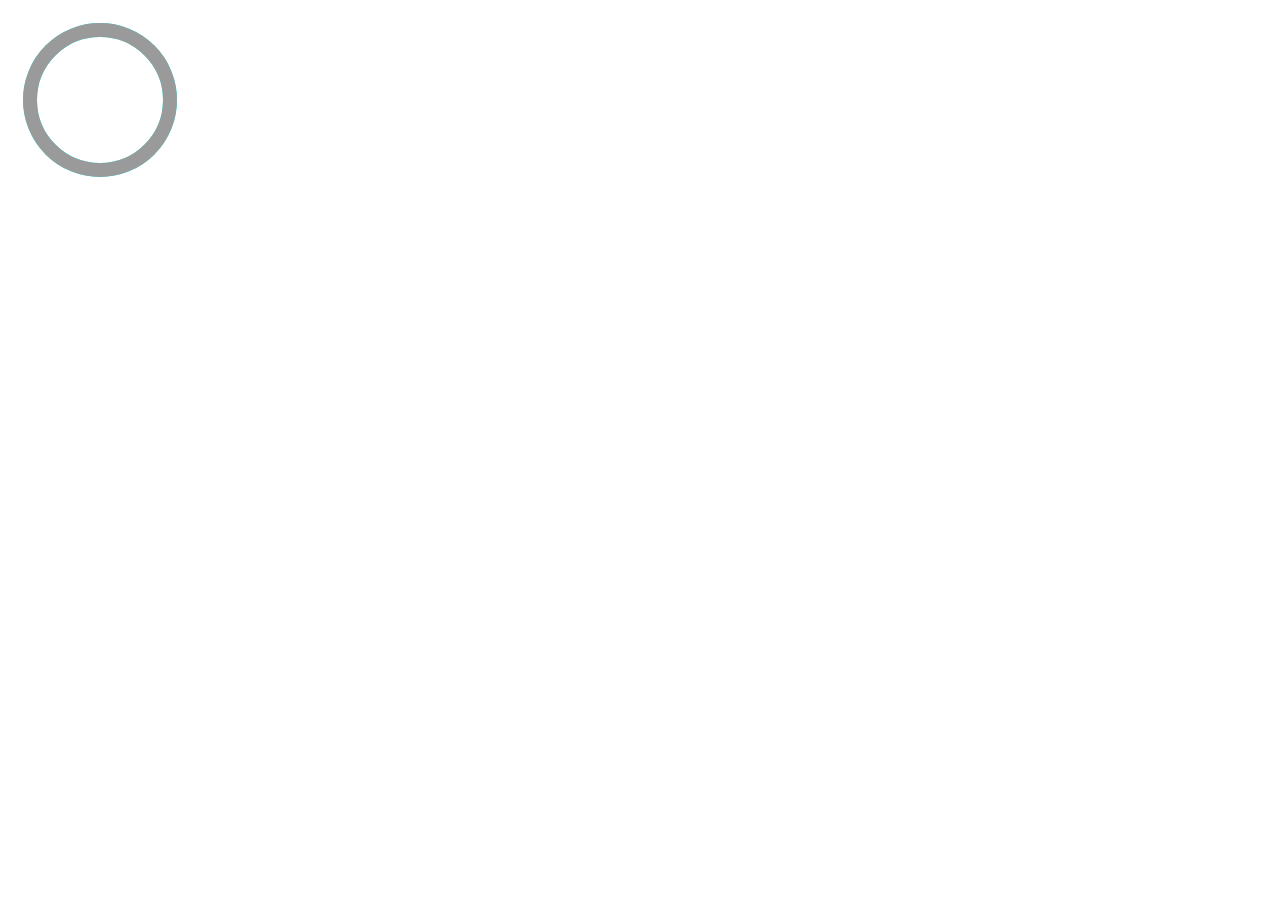
==== timer/index.html @ 4a5e4930 "stella v1.0.0" ====
<!DOCTYPE html>
<html lang="en">

<head>
    <meta charset="UTF-8">
    <meta http-equiv="X-UA-Compatible" content="IE=edge">
    <meta name="viewport" content="width=device-width, initial-scale=1.0">
    <title>Document</title>
    <link rel="stylesheet" href="css timer/reset.css">
    <link rel="stylesheet" href="css timer/styletimer.css">
    
</head>

<body>
    
    <div id="time">    
        <div class="circle">   
            <svg width='200', height="200"> 
                <circle id="circle_background" cx="100" cy="100" r="70"/>
                <circle id="circle" cx="100" cy="100" r="70"/>  
                <text id="timer" x="50%" y="50%" text-anchor="middle" stroke-width="1px" dy=".3em"></text> 
                <text class="svg_text_circle" x="50%" y="30%" text-anchor="middle">SECONDS</text> 
                <text class="svg_text_circle" x="50%" y="70%" text-anchor="middle">REMAINING</text> 
            </svg>      
        </div>    
    </div> 
    
    <script src="js timer/timer.js"></script>
</body>

</html>
---- timer/css timer/styletimer.css ----
@keyframes circletimer{
0%{
stroke-dashoffset: 500;
stroke-dasharray: 500}
100%{
 stroke-dashoffset: 0;
stroke-dasharray: 500} }


#circle_background {
    stroke: #0ff;
    fill: transparent;
    stroke-width: 14px;
}


#timer {
    font-size: 4em;
    font-weight: bold;
    fill: rgb(255, 255, 255);
}

.svg_text_circle {
    font-size: 0.65em;
    fill: rgb(255, 255, 255);
    transform: rotate(90);
}


#circle {
    animation: 15s circletimer linear;
    fill: transparent;
    stroke: rgb(154, 154, 154);
    stroke-width: 14px;
}
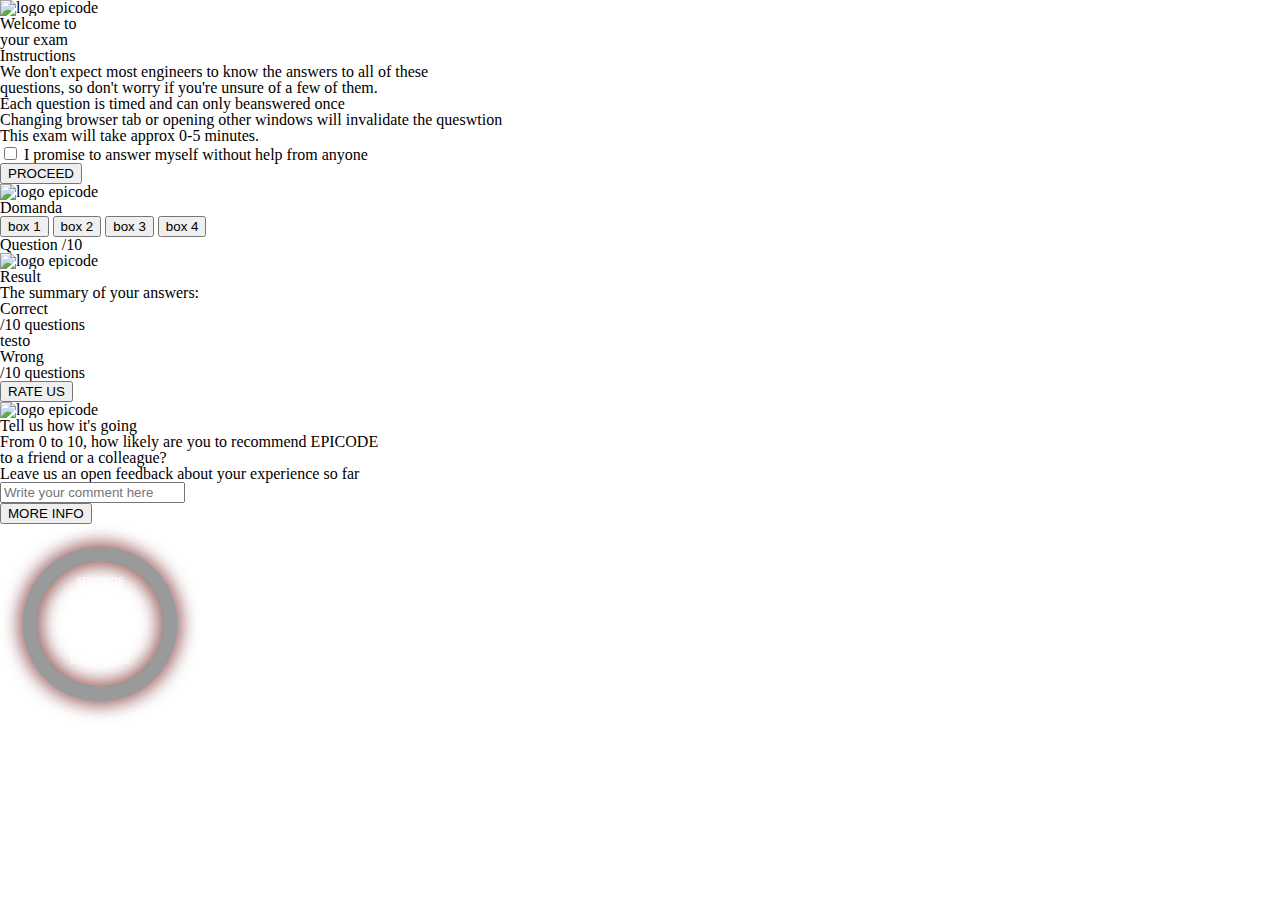
==== commit f1c9dbb0: "Merge branch 'timer--nicolo'/cristiano'" ====
--- a/timer/index.html
+++ b/timer/index.html
@@ -6,12 +6,141 @@
     <meta http-equiv="X-UA-Compatible" content="IE=edge">
     <meta name="viewport" content="width=device-width, initial-scale=1.0">
     <title>Document</title>
+    <link rel="stylesheet" href="css/reset.css">
+    <link rel="stylesheet" href="css/style.css">
+    <link rel="stylesheet" href="css/style2.css">
+    <link rel="stylesheet" href="css/style3.css">
+    <link rel="stylesheet" href="css/style4.css">
     <link rel="stylesheet" href="css timer/reset.css">
     <link rel="stylesheet" href="css timer/styletimer.css">
     
 </head>
 
 <body>
+            
+            <div class="grp2_PaginaBenv">
+                <img id="logo" src="assest/epicode_logo.png" alt="logo epicode" width="160px" height="35">
+                <h1>Welcome to<br><span>your exam</span> </h1>
+
+                <h3>Instructions</h3>
+                <p>We don't expect most engineers to know the answers to all of these<br>
+                 questions, so don't worry if you're unsure of a few of them.   
+                </p>
+                <div>
+                <ul id="listaPrimaPagina">
+                    <li>Each question is <b>timed</b> and can only be<b>answered once</b></li>
+                    <li>Changing browser tab or opening other windows will <b>invalidate the queswtion</b></li>
+                    <li>This exam will take approx <b>0-5 minutes.</b></li>
+                </ul>
+                </div>
+                
+                <div id="button">
+                
+                <div><input id="checkBox" type="checkbox"> 
+                <label>I promise to answer myself without help from anyone</label></div>
+                <div><button id="coloreBottone" type="button">PROCEED</button></div>
+
+                </div> 
+    
+            </div>
+             
+        
+            <!--Seconda pagina  -->
+            <div class="grp2_PaginaBench">
+                <img id="logo" src="assest/epicode_logo.png" alt="logo epicode" width="160px" height="35">   
+                
+                <!-- Inserire il Timer 
+                <div id="time">    
+                    <div class="circle">   
+                        <svg width='200', height="200"> 
+                            <circle id="circle_background" cx="100" cy="100" r="70"/>
+                            <circle id="circle" cx="100" cy="100" r="70"/>  
+                            <text id="timer" x="50%" y="50%" text-anchor="middle" stroke-width="1px" dy=".3em"></text> 
+                            <text class="svg_text_circle" x="50%" y="30%" text-anchor="middle">SECONDS</text> 
+                            <text class="svg_text_circle" x="50%" y="70%" text-anchor="middle">REMAINING</text> 
+                        </svg>      
+                    </div>    
+                </div> -->
+
+
+                <!-- Domanda da inserire -->
+                <h3 class="stringaDomanda"> Domanda </h3>
+                
+                    <div id="risposte">
+                        <button class="stringaRisposte">box 1</button>
+                        <button class="stringaRisposte">box 2</button>
+                        <button class="stringaRisposte">box 3</button>
+                        <button class="stringaRisposte">box 4</button>
+                     </div>
+              
+                <div class="question">
+                    <p>
+                        Question <span>/10</span>
+                    </p>
+                </div>
+            </div>
+            
+          <!--Terza pagina  -->
+          <div class="grp2_PaginaResult">
+            <img id="logo" src="assest/epicode_logo.png" alt="logo epicode" width="160px" height="35">
+            
+          <div class="titoloRisultato">
+              <h2>Result</h2>
+              <h4>The summary of your answers:</h4>          
+          </div>
+
+          
+
+          <div class="bloccoRisultato">
+              <div>
+                  <h2 class="percCorrette">Correct <br></h2>
+                  <h4 class="risCorrette"> /10 questions</h4>    
+              </div>
+
+              
+            <div class="circle">
+                <h3></h3>
+                <p>testo</p>
+            </div>
+ 
+            <div>
+                <h2 class="percSbagliate"> Wrong <br></h2>
+                <h4 class="risSbagliate"> /10 questions</h4>    
+            </div>
+          </div>
+
+          <div class="button">
+            <button type="button">RATE US</button>
+          </div>
+
+          </div>
+
+          <!-- Quarta pagina -->
+          <div class="grp2_paginaFeedback">
+
+            <img id="logo" src="assest/epicode_logo.png" alt="logo epicode" width="160px" height="35">   
+
+            <div class="feedback">
+                <h2>Tell us how it's going</h2>
+                <p>From 0 to 10, how likely are you to recommend EPICODE<br>to a friend or a colleague?<p>
+            
+            <div id="stelleValut"></div>
+
+            <div>
+                <p>Leave us an open feedback about your experience so far</p>
+            </div>
+
+            <div class="comment">
+                <input type="text" placeholder="Write your comment here">
+            </div>
+
+            <div><button id="coloreBottone" type="button">MORE INFO</button></div>
+            </div>
+            
+
+
+          </div>
+
     
     <div id="time">    
         <div class="circle">   
--- a/timer/css timer/styletimer.css
+++ b/timer/css timer/styletimer.css
@@ -11,6 +11,7 @@
     stroke: #0ff;
     fill: transparent;
     stroke-width: 14px;
+    filter: drop-shadow(0px 0px 10px rgb(0 0 0 / 0.4));
 }
 
 
@@ -32,5 +33,6 @@
     fill: transparent;
     stroke: rgb(154, 154, 154);
     stroke-width: 14px;
+    filter: drop-shadow(0px 0px 10px rgba(141, 13, 13, 0.8));
 }
 
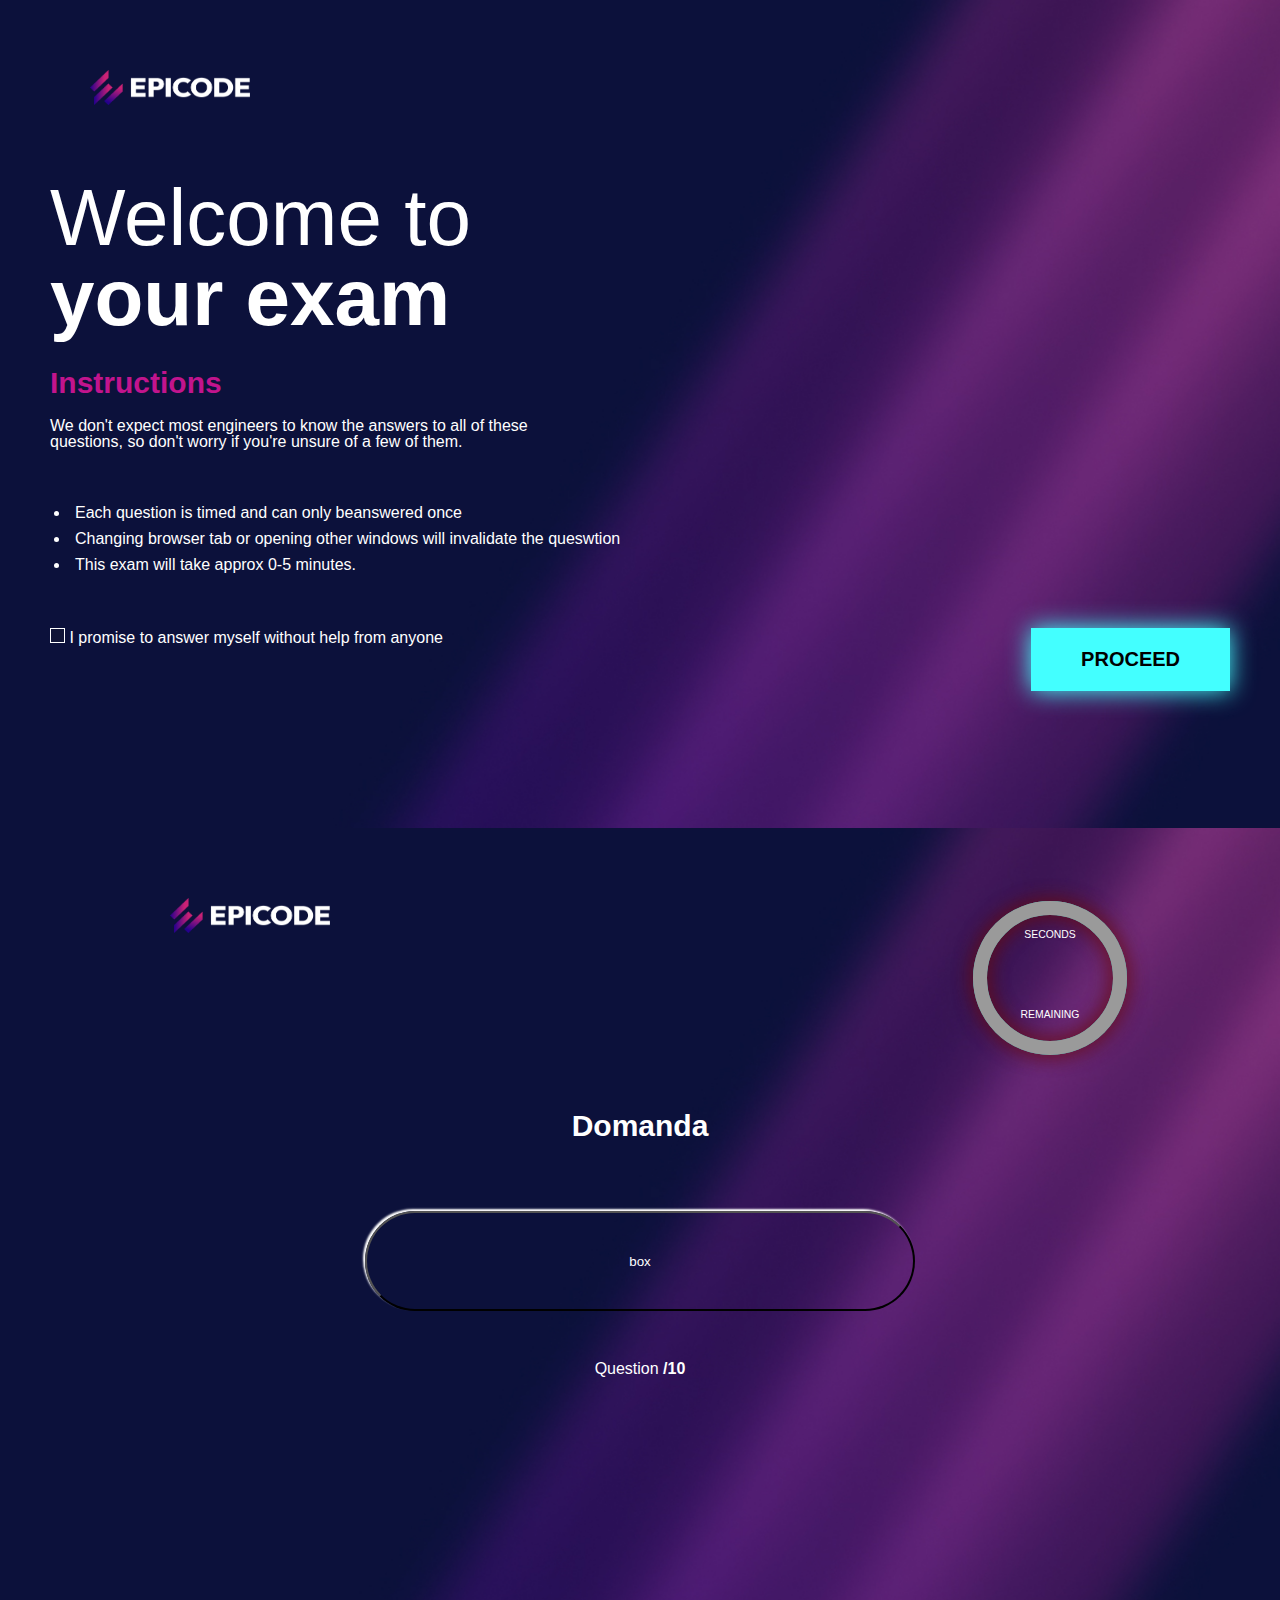
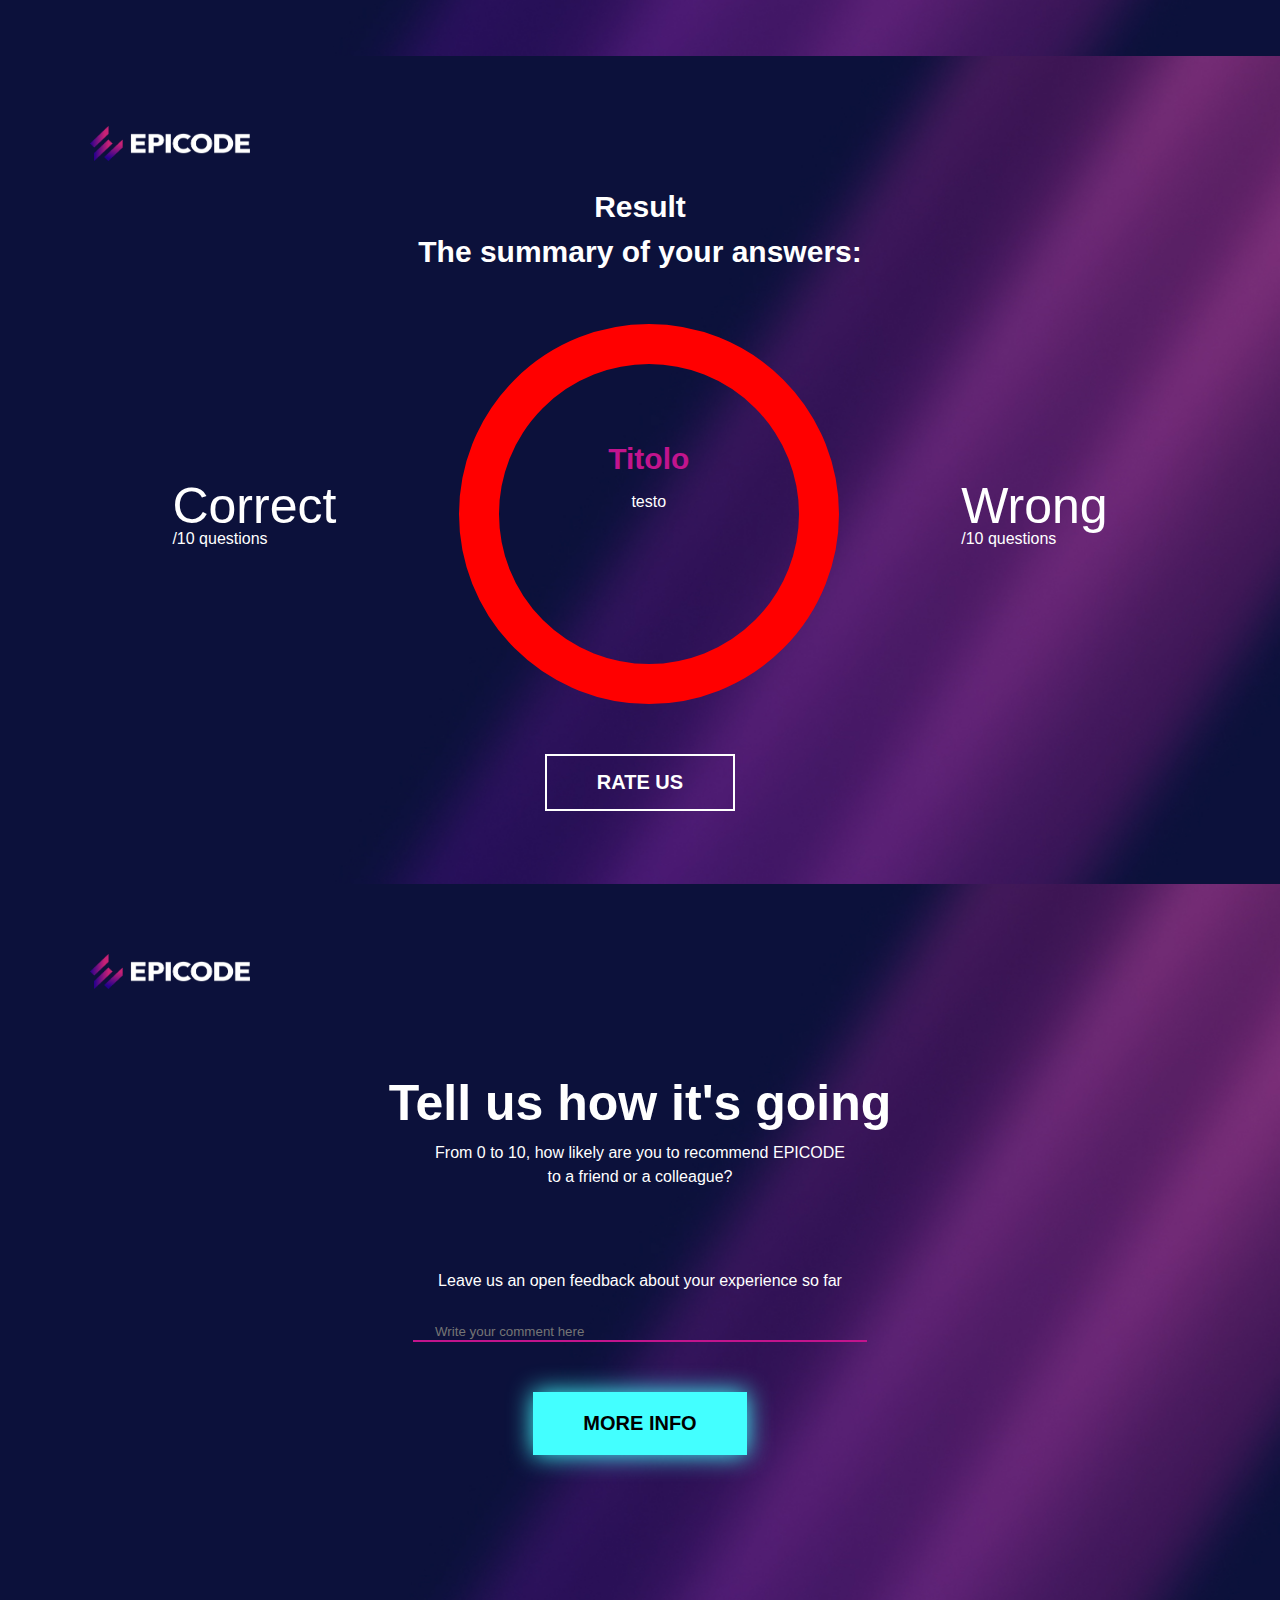
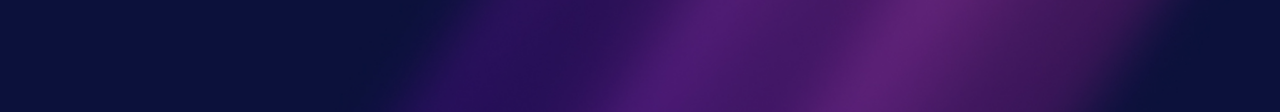
==== commit 5eaa33cd: "Co-authored-by: gabrielefarci <gabrielefarci@users.noreply.github.com> Co-authored-by: LorenaTaddeo " ====
--- a/timer/index.html
+++ b/timer/index.html
@@ -6,20 +6,19 @@
     <meta http-equiv="X-UA-Compatible" content="IE=edge">
     <meta name="viewport" content="width=device-width, initial-scale=1.0">
     <title>Document</title>
-    <link rel="stylesheet" href="css/reset.css">
-    <link rel="stylesheet" href="css/style.css">
-    <link rel="stylesheet" href="css/style2.css">
-    <link rel="stylesheet" href="css/style3.css">
-    <link rel="stylesheet" href="css/style4.css">
-    <link rel="stylesheet" href="css timer/reset.css">
-    <link rel="stylesheet" href="css timer/styletimer.css">
+    <link rel="stylesheet" href="../css/reset.css">
+    <link rel="stylesheet" href="../css/style.css">
+    <link rel="stylesheet" href="../css/style2.css">
+    <link rel="stylesheet" href="../css/style3.css">
+    <link rel="stylesheet" href="../css/style4.css">
+    <link rel="stylesheet" href="../css/styletimer.css">
     
 </head>
 
 <body>
             
             <div class="grp2_PaginaBenv">
-                <img id="logo" src="assest/epicode_logo.png" alt="logo epicode" width="160px" height="35">
+                <img id="logo" src="../assest/epicode_logo.png" alt="logo epicode" width="160px" height="35">
                 <h1>Welcome to<br><span>your exam</span> </h1>
 
                 <h3>Instructions</h3>
@@ -47,30 +46,32 @@
         
             <!--Seconda pagina  -->
             <div class="grp2_PaginaBench">
-                <img id="logo" src="assest/epicode_logo.png" alt="logo epicode" width="160px" height="35">   
+
+                <div class="header">
+                      <img id="logo" src="../assest/epicode_logo.png" alt="logo epicode" width="160px" height="35">   
                 
-                <!-- Inserire il Timer 
-                <div id="time">    
-                    <div class="circle">   
-                        <svg width='200', height="200"> 
-                            <circle id="circle_background" cx="100" cy="100" r="70"/>
-                            <circle id="circle" cx="100" cy="100" r="70"/>  
-                            <text id="timer" x="50%" y="50%" text-anchor="middle" stroke-width="1px" dy=".3em"></text> 
-                            <text class="svg_text_circle" x="50%" y="30%" text-anchor="middle">SECONDS</text> 
-                            <text class="svg_text_circle" x="50%" y="70%" text-anchor="middle">REMAINING</text> 
-                        </svg>      
-                    </div>    
-                </div> -->
+                
+                
+     <div id="time">    
+        <div class="circle">   
+            <svg width='200', height="200"> 
+                <circle id="circle_background" cx="100" cy="100" r="70"/>
+                <circle id="circle" cx="100" cy="100" r="70"/>  
+                <text id="timer" x="50%" y="50%" text-anchor="middle" stroke-width="1px" dy=".3em"></text> 
+                <text class="svg_text_circle" x="50%" y="30%" text-anchor="middle">SECONDS</text> 
+                <text class="svg_text_circle" x="50%" y="70%" text-anchor="middle">REMAINING</text> 
+            </svg>      
+        </div>    
+    </div> 
+                </div>
+              
 
 
                 <!-- Domanda da inserire -->
                 <h3 class="stringaDomanda"> Domanda </h3>
                 
                     <div id="risposte">
-                        <button class="stringaRisposte">box 1</button>
-                        <button class="stringaRisposte">box 2</button>
-                        <button class="stringaRisposte">box 3</button>
-                        <button class="stringaRisposte">box 4</button>
+                        <button class="stringaRisposte">box</button>
                      </div>
               
                 <div class="question">
@@ -82,7 +83,7 @@
             
           <!--Terza pagina  -->
           <div class="grp2_PaginaResult">
-            <img id="logo" src="assest/epicode_logo.png" alt="logo epicode" width="160px" height="35">
+            <img id="logo" src="../assest/epicode_logo.png" alt="logo epicode" width="160px" height="35">
             
           <div class="titoloRisultato">
               <h2>Result</h2>
@@ -98,8 +99,8 @@
               </div>
 
               
-            <div class="circle">
-                <h3></h3>
+            <div class="paginaCircle">
+                <h3>Titolo</h3>
                 <p>testo</p>
             </div>
  
@@ -118,13 +119,16 @@
           <!-- Quarta pagina -->
           <div class="grp2_paginaFeedback">
 
-            <img id="logo" src="assest/epicode_logo.png" alt="logo epicode" width="160px" height="35">   
+            <img id="logo" src="../assest/epicode_logo.png" alt="logo epicode" width="160px" height="35">   
 
             <div class="feedback">
                 <h2>Tell us how it's going</h2>
                 <p>From 0 to 10, how likely are you to recommend EPICODE<br>to a friend or a colleague?<p>
             
-            <div id="stelleValut"></div>
+            <div id="stelleValut">
+
+
+            </div>
 
             <div>
                 <p>Leave us an open feedback about your experience so far</p>
@@ -136,23 +140,11 @@
 
             <div><button id="coloreBottone" type="button">MORE INFO</button></div>
             </div>
-            
-
+        
 
           </div>
 
-    
-    <div id="time">    
-        <div class="circle">   
-            <svg width='200', height="200"> 
-                <circle id="circle_background" cx="100" cy="100" r="70"/>
-                <circle id="circle" cx="100" cy="100" r="70"/>  
-                <text id="timer" x="50%" y="50%" text-anchor="middle" stroke-width="1px" dy=".3em"></text> 
-                <text class="svg_text_circle" x="50%" y="30%" text-anchor="middle">SECONDS</text> 
-                <text class="svg_text_circle" x="50%" y="70%" text-anchor="middle">REMAINING</text> 
-            </svg>      
-        </div>    
-    </div> 
+
     
     <script src="js timer/timer.js"></script>
 </body>
--- a/css/style.css
+++ b/css/style.css
@@ -0,0 +1,75 @@
+.grp2_PaginaBenv{
+    background-image:url(../assest/bg.jpg);
+    color: white;
+    width: 1024;
+    height: 728px;
+    padding: 50px;
+    background-size: cover;
+    font-family: Arial, Helvetica, sans-serif;
+}
+
+h1 {
+    margin-top: 50px;
+    font-size: 80px;
+}
+span{
+    font-weight: bold;
+}
+h3 {
+    color: #c2148d;
+    font-weight: bold;
+    margin: 30px 0 20px 0;
+    font-size: 30px;
+}
+
+#listaPrimaPagina{
+    margin-top: 50px;
+    margin-left: 20px;
+}
+
+#listaPrimaPagina li {
+    padding: 5px;
+}
+
+#button{
+    display: flex;
+    justify-content: space-between;
+    margin-top: 50px;
+}
+
+#coloreBottone {
+    padding: 20px 50px;
+    background-color: #43ffff;
+    font-weight: bold;
+    font-size: 20px;
+    box-shadow: 0 0 25px #43ffff;
+    border: none;
+    cursor: pointer;
+}
+/*Finire di definire il bottone, perchè non funziona la spunta*/
+#checkBox{
+    width: 15px;
+    height: 15px;
+    margin: 0px;
+    background: rgba(40,40,40,0.2);
+    border: solid 1px white;
+    -webkit-appearance: none;
+    -moz-appearance: none;
+    appearance: none; 
+}
+#checkBox:checked {
+    background: rgba(40,40,40,0.7);
+}
+
+.checkBox-container {
+    position: absolute;
+    display: inline-block;
+    margin: 20px;
+    width: 100px;
+    height: 100px;
+    overflow: hidden;
+}
+    
+
+
+
--- a/css/style2.css
+++ b/css/style2.css
@@ -0,0 +1,55 @@
+.grp2_PaginaBench{
+    background-image:url(../assest/bg.jpg);
+    color: white;
+    width: 1024;
+    height: 728px;
+    padding: 50px;
+    background-size: cover;
+    font-family: Arial, Helvetica, sans-serif;
+}
+
+#logo{
+    padding : 20px 40px ;
+}
+
+.header {
+    display: flex;
+    justify-content: space-between;
+    padding: 0 80px 0 80px;
+}
+
+#risposte {
+    display: flex;
+    flex-wrap: wrap;
+    justify-content: center;
+    padding: 30px;
+}
+
+.stringaDomanda{
+    color:white;
+    text-align: center;
+}
+
+
+.stringaRisposte{
+    margin: 20px;
+    height: 100px;
+    width: 550px;
+    border-radius: 50px;
+    text-align: center;
+    cursor: pointer;
+    background: none;
+    color: white;
+    box-shadow: -2px -2px 2px white;
+}
+
+.stringaRisposte:hover {
+    background-color: purple;
+}
+
+.question{
+    color:white;
+    text-align: center;
+}
+
+
--- a/css/style3.css
+++ b/css/style3.css
@@ -0,0 +1,60 @@
+.grp2_PaginaResult{
+    background-image:url(../assest/bg.jpg);
+    color: white;
+    width: 1024;
+    height: 728px;
+    padding: 50px;
+    background-size: cover;
+    font-family: Arial, Helvetica, sans-serif;
+}
+
+.titoloRisultato{
+    text-align: center;
+    color: white;
+}
+
+.titoloRisultato {
+    line-height: 1.5;
+    font-size: 30px;
+    font-weight: bold;
+}
+
+.bloccoRisultato {
+    display: flex;
+    justify-content: space-evenly;
+    align-items: center;
+    margin-top: 50px;
+}
+
+.percCorrette{
+    font-size: 50px;
+}
+
+.paginaCircle {
+    border: 40px solid red;
+    border-radius: 100%;
+    padding: 50px;
+    width: 200px;
+    height: 200px;
+    text-align: center;
+}
+
+.percSbagliate{
+    font-size: 50px;
+}
+
+.button {
+    text-align: center;
+    margin-top: 50px;
+}
+
+.button button {
+    border: 2px solid white;
+    background: none;
+    color: white;
+    font-size: 20px;
+    padding: 15px 50px;
+    font-weight: bold;
+    cursor: pointer;
+}
+
--- a/css/style4.css
+++ b/css/style4.css
@@ -0,0 +1,44 @@
+.grp2_paginaFeedback{
+    background-image:url(../assest/bg.jpg);
+    color: white;
+    width: 1024;
+    height: 728px;
+    padding: 50px;
+    background-size: cover;
+    font-family: Arial, Helvetica, sans-serif;
+    line-height: 1.5;
+}
+
+.feedback {
+    text-align: center;
+    margin-top: 50px;
+}
+
+.grp2_paginaFeedback h2 {
+    font-size: 50px;
+    font-weight: bold;
+}
+
+#stelleValut {
+    margin-bottom: 80px;
+}
+
+.comment input {
+    background: none;
+    border: none;
+    border-bottom: 2px solid #c2148d;
+    width: 450px;
+    margin: 30px 0 50px 0;
+}
+
+.comment input::placeholder {
+    padding: 20px;
+}
+
+.grp2_paginaFeedback button {
+    cursor: pointer;
+}
+
+
+
+
--- a/css/styletimer.css
+++ b/css/styletimer.css
@@ -0,0 +1,38 @@
+@keyframes circletimer{
+0%{
+stroke-dashoffset: 500;
+stroke-dasharray: 500}
+100%{
+ stroke-dashoffset: 0;
+stroke-dasharray: 500} }
+
+
+#circle_background {
+    stroke: #0ff;
+    fill: transparent;
+    stroke-width: 14px;
+    filter: drop-shadow(0px 0px 10px rgb(0 0 0 / 0.4));
+}
+
+
+#timer {
+    font-size: 4em;
+    font-weight: bold;
+    fill: rgb(255, 255, 255);
+}
+
+.svg_text_circle {
+    font-size: 0.65em;
+    fill: rgb(255, 255, 255);
+    transform: rotate(90);
+}
+
+
+#circle {
+    animation: 15s circletimer linear;
+    fill: transparent;
+    stroke: rgb(154, 154, 154);
+    stroke-width: 14px;
+    filter: drop-shadow(0px 0px 10px rgba(141, 13, 13, 0.8));
+}
+
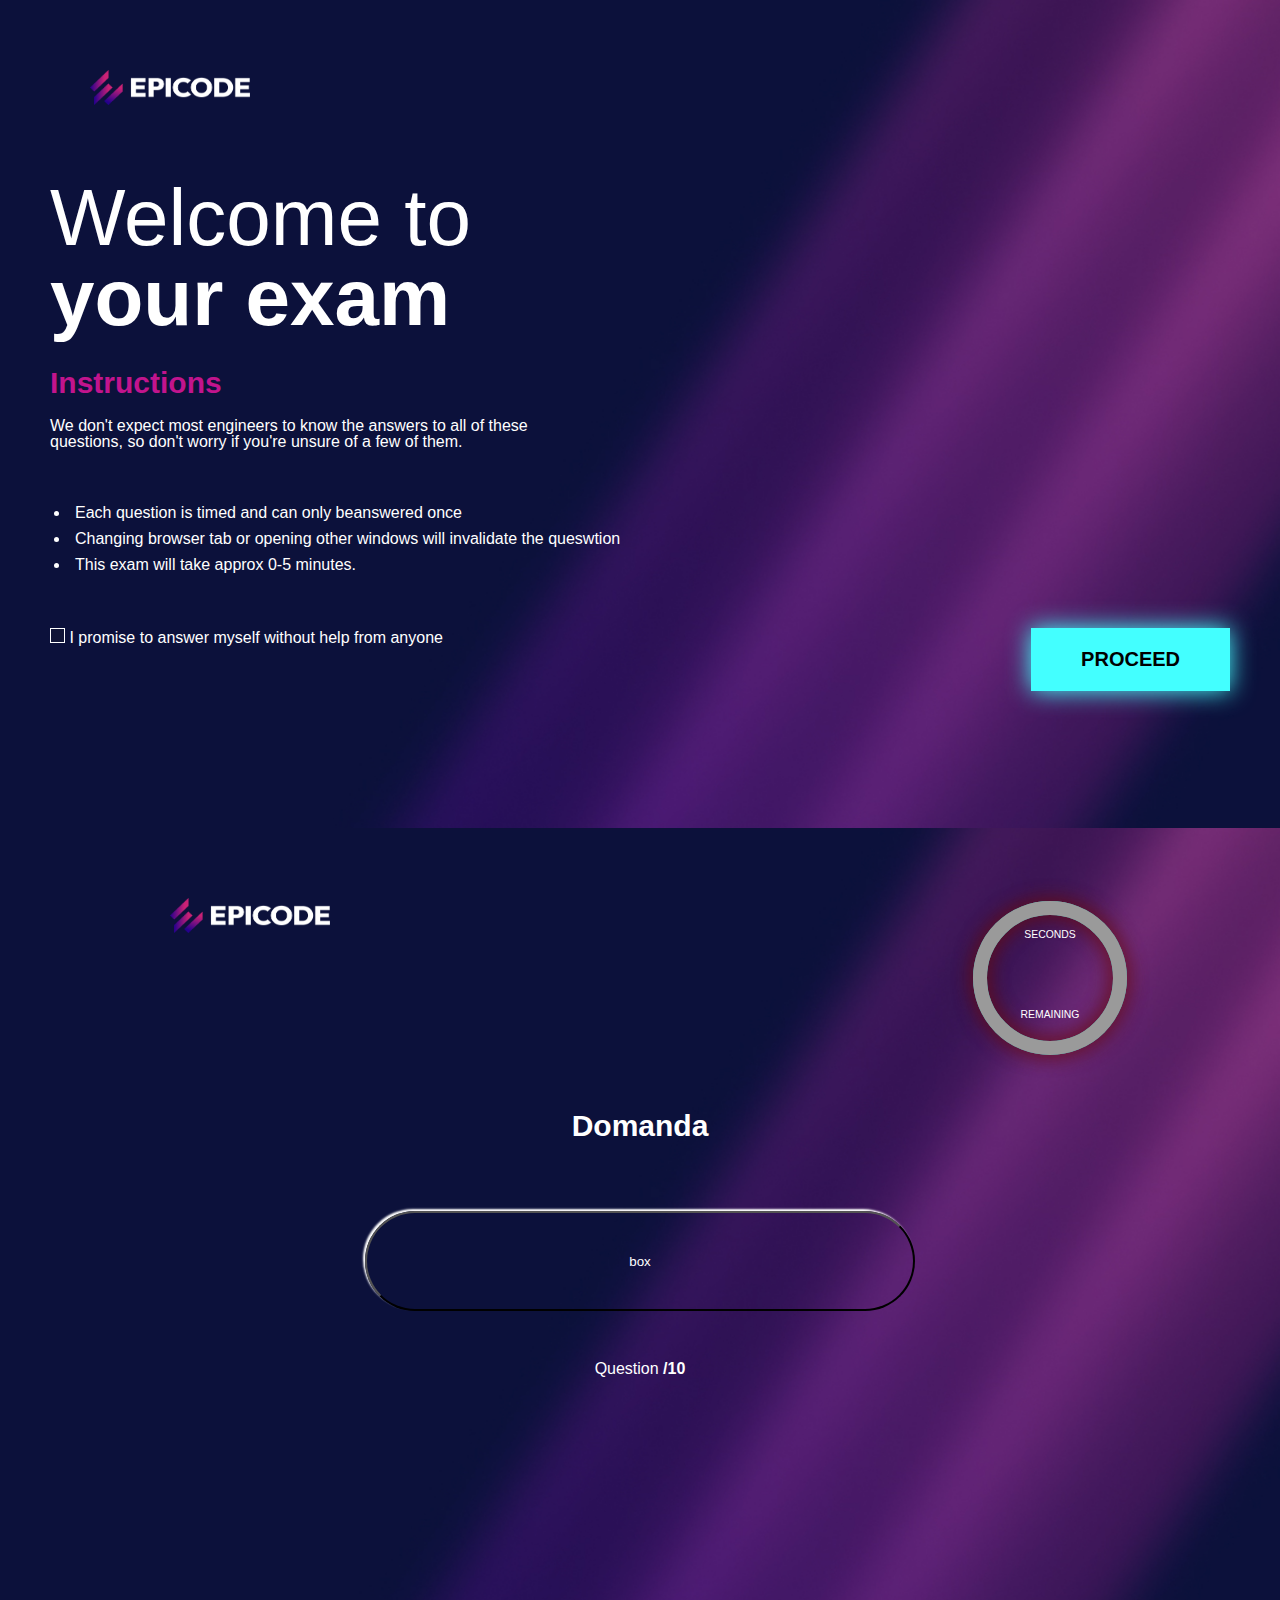
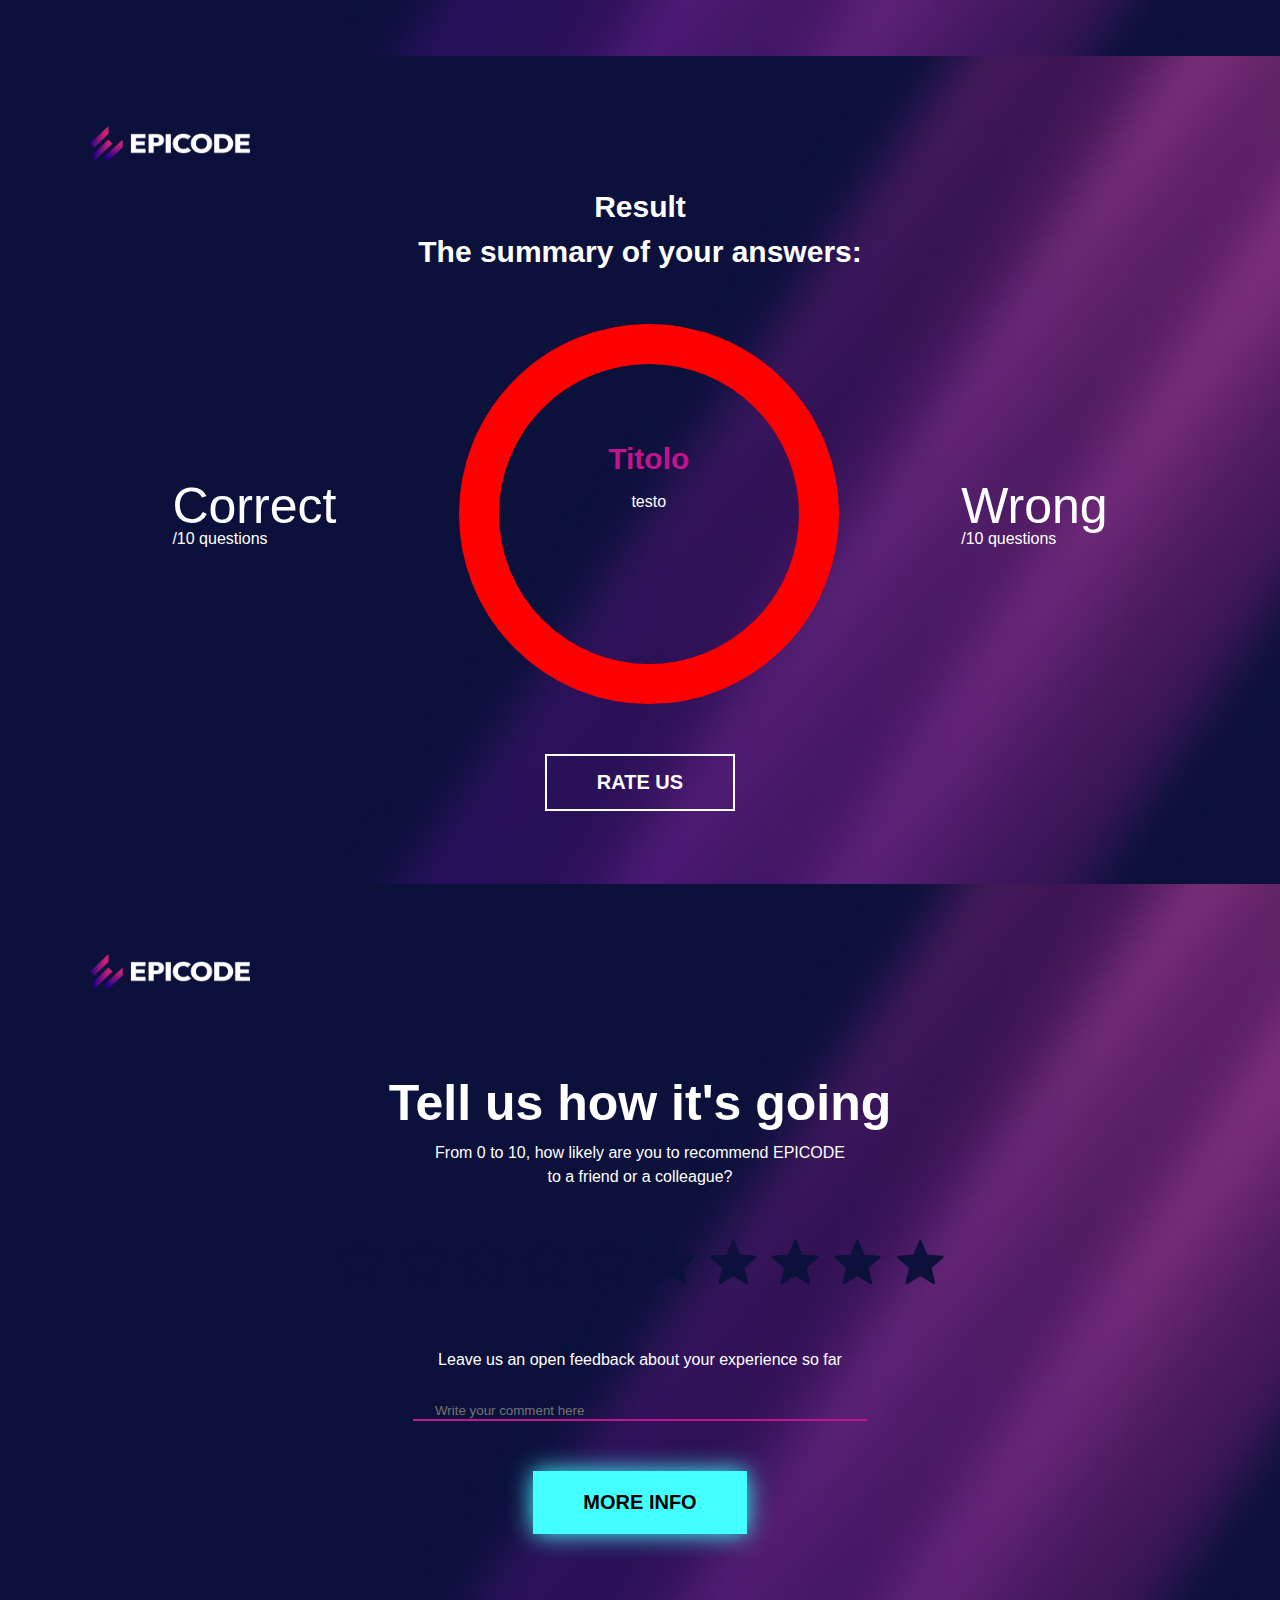
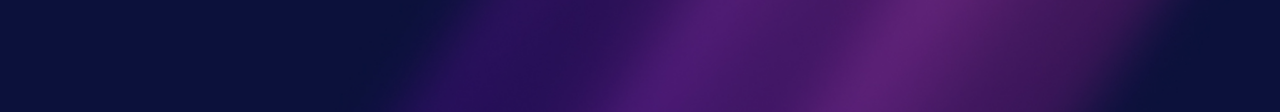
==== commit 0213ee9c: "Co-authored-by: gabrielefarci <gabrielefarci@users.noreply.github.com> Co-authored-by: LorenaTaddeo " ====
--- a/timer/index.html
+++ b/timer/index.html
@@ -11,6 +11,7 @@
     <link rel="stylesheet" href="../css/style2.css">
     <link rel="stylesheet" href="../css/style3.css">
     <link rel="stylesheet" href="../css/style4.css">
+    <link rel="stylesheet" href="../stelle/css stella/stella.css">
     <link rel="stylesheet" href="../css/styletimer.css">
     
 </head>
@@ -126,8 +127,13 @@
                 <p>From 0 to 10, how likely are you to recommend EPICODE<br>to a friend or a colleague?<p>
             
             <div id="stelleValut">
-
-
+                <div id="full-stars-example-two">
+                    <div class="rating-group">
+                        <div id="container">
+                        <input disabled checked class="rating__input rating__input__none" name="rating" id="rating-none" value="0" type="radio">
+                        </div>
+                    </div>
+               </div> 
             </div>
 
             <div>
@@ -147,6 +153,8 @@
 
     
     <script src="js timer/timer.js"></script>
+    <script src="../stelle/js/script.js"></script>
+
 </body>
 
 </html>--- a/css/style4.css
+++ b/css/style4.css
@@ -29,6 +29,8 @@
     border-bottom: 2px solid #c2148d;
     width: 450px;
     margin: 30px 0 50px 0;
+    outline: none;
+    color: white;
 }
 
 .comment input::placeholder {
--- a/stelle/css stella/stella.css
+++ b/stelle/css stella/stella.css
@@ -0,0 +1,51 @@
+.rating-group {
+  display: inline-flex;
+}
+
+
+.rating__input {
+  position: absolute !important;
+  left: -9999px !important;
+}
+
+
+.rating__input__none {
+  display: none
+}
+
+
+.rating__label {
+  cursor: pointer;
+  padding: 0 0.1em;
+  font-size: 2rem;
+}
+
+
+.rating__icon--star {
+  fill: #00ffff;
+}
+
+
+.rating__input:checked~.rating__label .rating__icon--star {
+  fill: #0b113b;
+}
+
+
+.rating-group:hover .rating__label .rating__icon--star {
+  fill: #00ffff;
+}
+
+
+.rating__input:hover~.rating__label .rating__icon--star {
+  fill: #0b113b;
+}
+
+#stelleValut {
+  margin-top: 50px;
+  margin-bottom: 50px;
+  
+}
+
+#stella {
+ fill : rgb(144, 21, 21);
+}